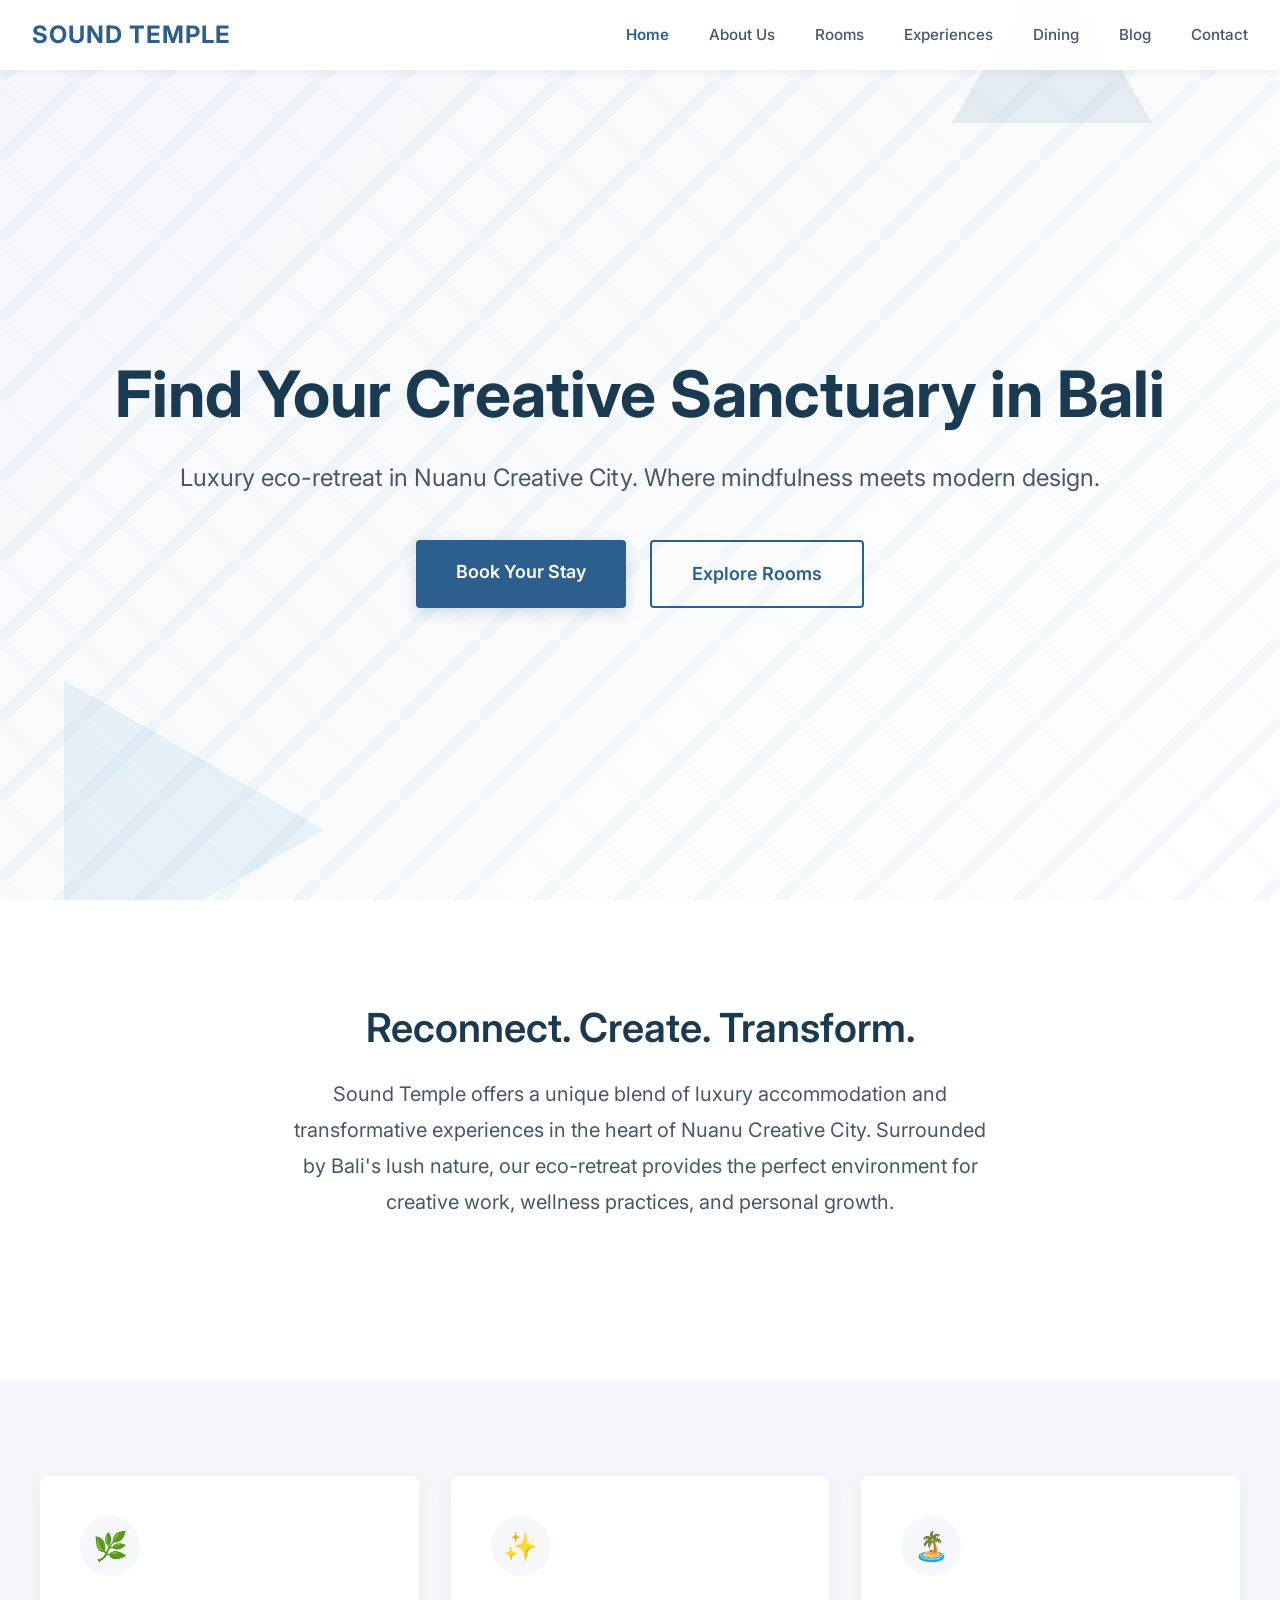
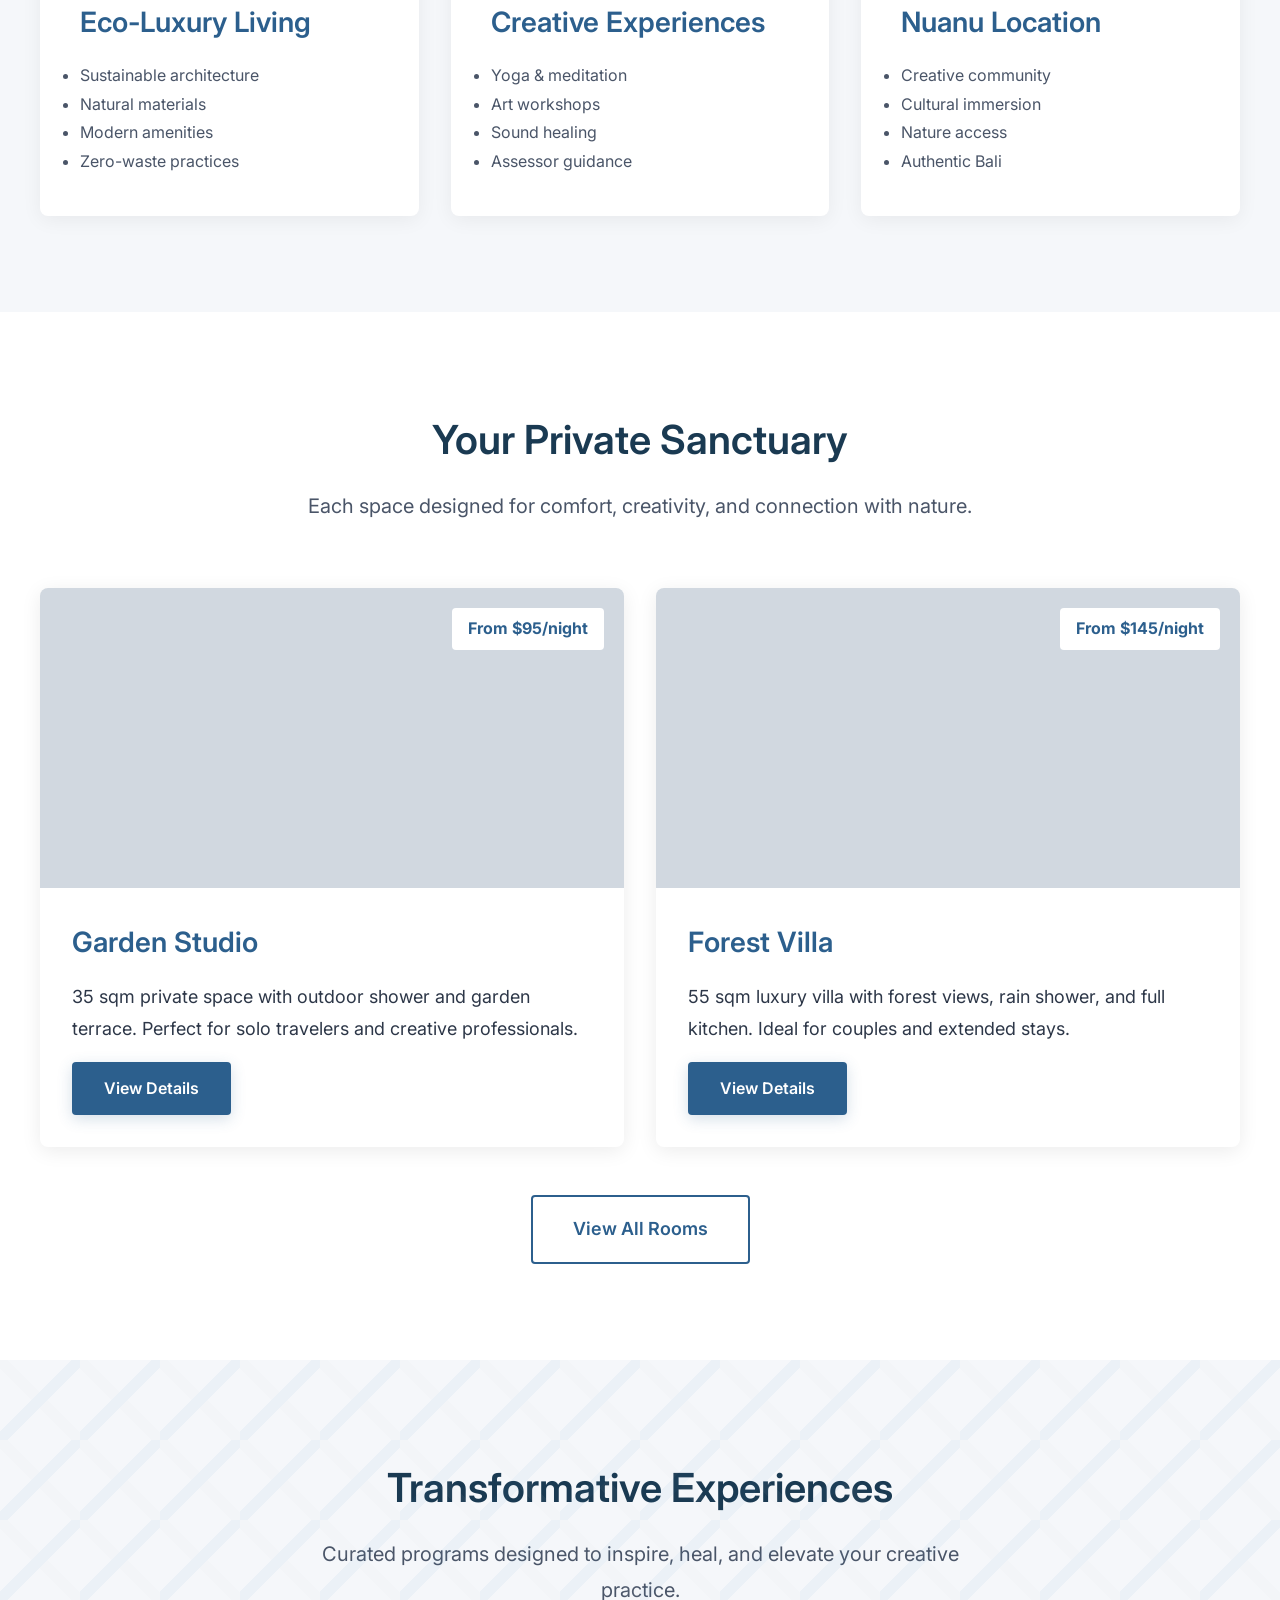
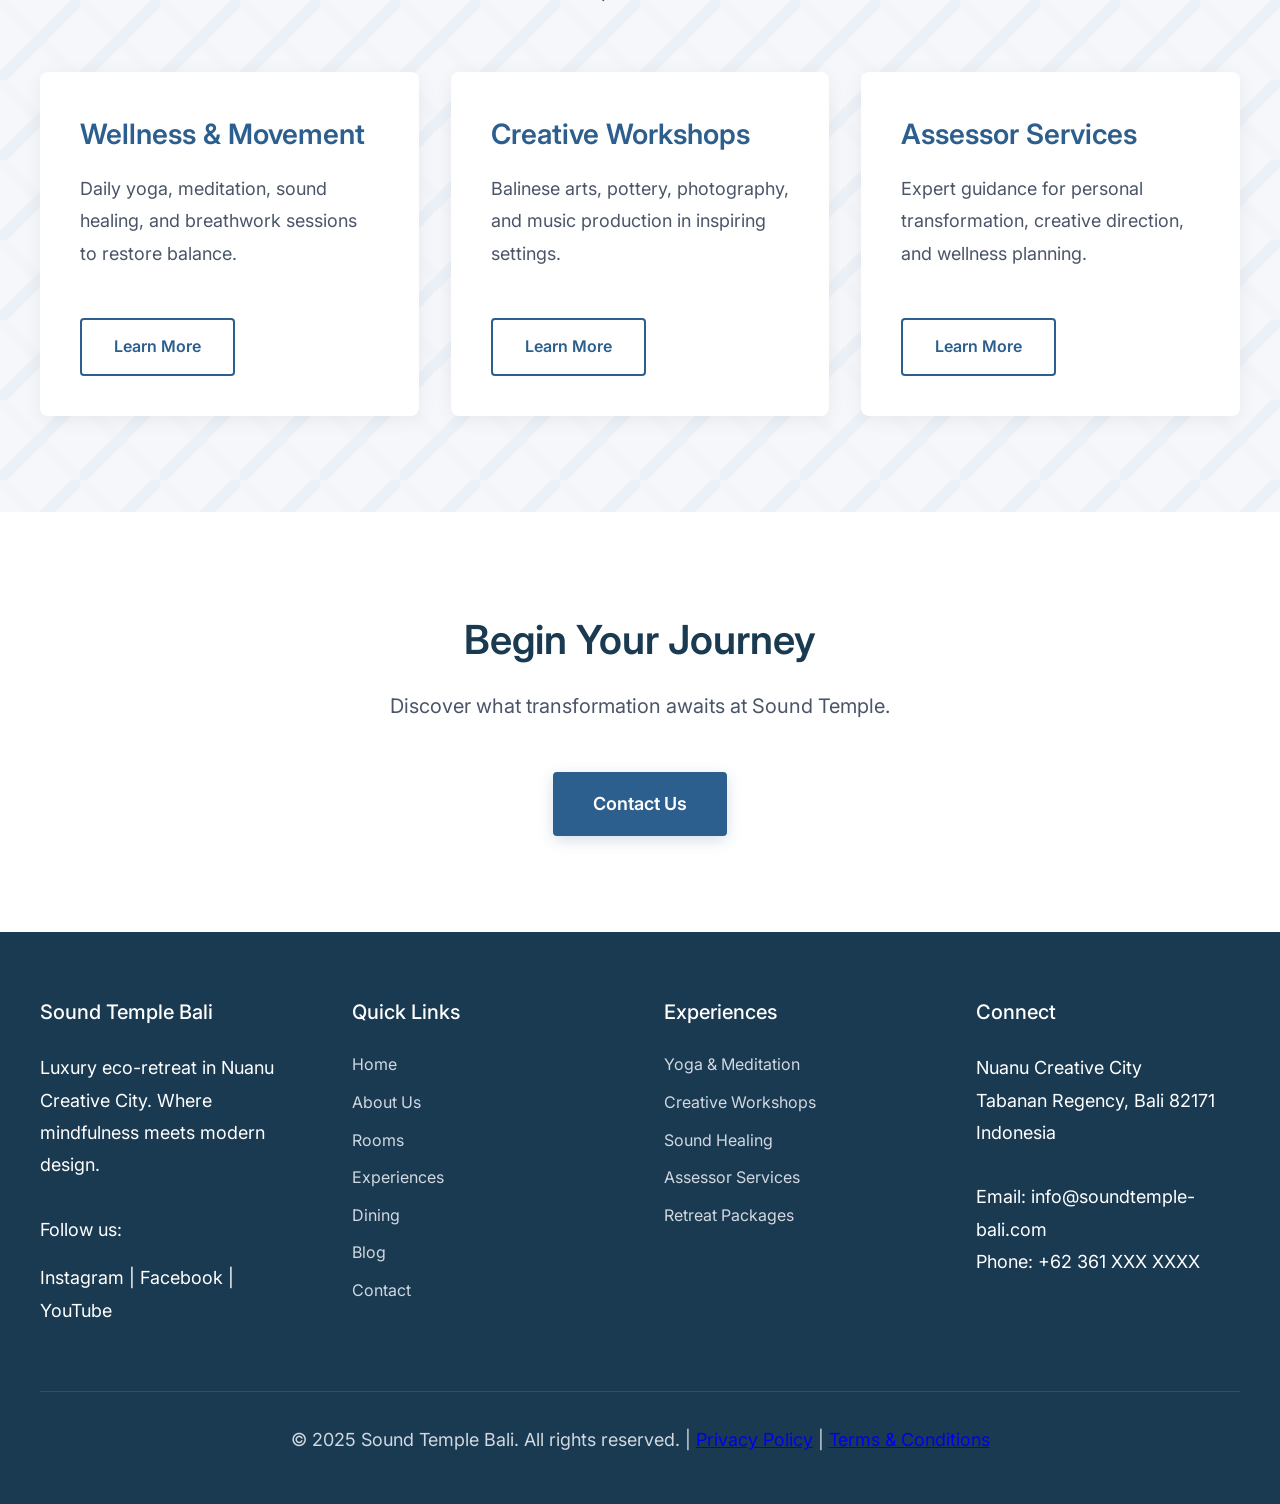
==== index.html @ 0b10f89a "Create complete Sound Temple Bali luxury eco-retreat website - Add 7 fully-responsive HTML pages (ho" ====
<!DOCTYPE html>
<html lang="en">
<head>
    <meta charset="UTF-8">
    <meta name="viewport" content="width=device-width, initial-scale=1.0">
    <meta name="description" content="Experience luxury eco-accommodation and transformative wellness experiences at Sound Temple, Nuanu Creative City, Bali. Book your creative retreat today.">
    <meta name="keywords" content="Bali eco-retreat, Nuanu Creative City, luxury accommodation Bali, wellness retreat Bali, creative sanctuary">
    <meta property="og:title" content="Sound Temple Bali | Luxury Eco-Retreat in Nuanu Creative City">
    <meta property="og:description" content="Experience luxury eco-accommodation and transformative wellness experiences at Sound Temple.">
    <meta property="og:type" content="website">
    <title>Sound Temple Bali | Luxury Eco-Retreat in Nuanu Creative City</title>
    <link rel="stylesheet" href="css/style.css">
    <link rel="preconnect" href="https://fonts.googleapis.com">
    <link rel="preconnect" href="https://fonts.gstatic.com" crossorigin>
    <link href="https://fonts.googleapis.com/css2?family=Inter:wght@400;500;600;700&display=swap" rel="stylesheet">
</head>
<body>
    <!-- Navigation -->
    <nav class="navbar">
        <div class="nav-container">
            <a href="index.html" class="logo">SOUND TEMPLE</a>
            <ul class="nav-menu">
                <li><a href="index.html" class="nav-link">Home</a></li>
                <li><a href="about.html" class="nav-link">About Us</a></li>
                <li><a href="rooms.html" class="nav-link">Rooms</a></li>
                <li><a href="experiences.html" class="nav-link">Experiences</a></li>
                <li><a href="dining.html" class="nav-link">Dining</a></li>
                <li><a href="blog.html" class="nav-link">Blog</a></li>
                <li><a href="contact.html" class="nav-link">Contact</a></li>
            </ul>
        </div>
    </nav>

    <!-- Hero Section -->
    <section class="hero triangle-bg">
        <div class="triangle-accent triangle-accent-1"></div>
        <div class="triangle-accent triangle-accent-2"></div>
        <div class="hero-content">
            <h1>Find Your Creative Sanctuary in Bali</h1>
            <p class="subheadline">Luxury eco-retreat in Nuanu Creative City. Where mindfulness meets modern design.</p>
            <div class="hero-buttons">
                <a href="rooms.html" class="btn btn-primary btn-large">Book Your Stay</a>
                <a href="rooms.html" class="btn btn-secondary btn-large">Explore Rooms</a>
            </div>
        </div>
    </section>

    <!-- Intro Section -->
    <section class="section bg-white">
        <div class="container">
            <div class="section-header">
                <h2 class="section-title">Reconnect. Create. Transform.</h2>
                <p class="section-subtitle">
                    Sound Temple offers a unique blend of luxury accommodation and transformative experiences in the heart of Nuanu Creative City. Surrounded by Bali's lush nature, our eco-retreat provides the perfect environment for creative work, wellness practices, and personal growth.
                </p>
            </div>
        </div>
    </section>

    <!-- Features Section -->
    <section class="section bg-light">
        <div class="container">
            <div class="grid grid-3">
                <div class="card fade-in">
                    <div class="card-icon">🌿</div>
                    <h3 class="card-title">Eco-Luxury Living</h3>
                    <ul class="card-text">
                        <li>Sustainable architecture</li>
                        <li>Natural materials</li>
                        <li>Modern amenities</li>
                        <li>Zero-waste practices</li>
                    </ul>
                </div>

                <div class="card fade-in">
                    <div class="card-icon">✨</div>
                    <h3 class="card-title">Creative Experiences</h3>
                    <ul class="card-text">
                        <li>Yoga & meditation</li>
                        <li>Art workshops</li>
                        <li>Sound healing</li>
                        <li>Assessor guidance</li>
                    </ul>
                </div>

                <div class="card fade-in">
                    <div class="card-icon">🏝️</div>
                    <h3 class="card-title">Nuanu Location</h3>
                    <ul class="card-text">
                        <li>Creative community</li>
                        <li>Cultural immersion</li>
                        <li>Nature access</li>
                        <li>Authentic Bali</li>
                    </ul>
                </div>
            </div>
        </div>
    </section>

    <!-- Rooms Preview Section -->
    <section class="section bg-white">
        <div class="container">
            <div class="section-header">
                <h2 class="section-title">Your Private Sanctuary</h2>
                <p class="section-subtitle">
                    Each space designed for comfort, creativity, and connection with nature.
                </p>
            </div>

            <div class="grid grid-2">
                <div class="room-card">
                    <div class="room-image">
                        <div class="room-price">From $95/night</div>
                    </div>
                    <div class="room-content">
                        <h3>Garden Studio</h3>
                        <p>35 sqm private space with outdoor shower and garden terrace. Perfect for solo travelers and creative professionals.</p>
                        <a href="rooms.html" class="btn btn-primary">View Details</a>
                    </div>
                </div>

                <div class="room-card">
                    <div class="room-image">
                        <div class="room-price">From $145/night</div>
                    </div>
                    <div class="room-content">
                        <h3>Forest Villa</h3>
                        <p>55 sqm luxury villa with forest views, rain shower, and full kitchen. Ideal for couples and extended stays.</p>
                        <a href="rooms.html" class="btn btn-primary">View Details</a>
                    </div>
                </div>
            </div>

            <div class="text-center mt-3">
                <a href="rooms.html" class="btn btn-secondary btn-large">View All Rooms</a>
            </div>
        </div>
    </section>

    <!-- Experiences Section -->
    <section class="section bg-light triangle-bg">
        <div class="container">
            <div class="section-header">
                <h2 class="section-title">Transformative Experiences</h2>
                <p class="section-subtitle">
                    Curated programs designed to inspire, heal, and elevate your creative practice.
                </p>
            </div>

            <div class="grid grid-3">
                <div class="card">
                    <h3>Wellness & Movement</h3>
                    <p class="card-text">Daily yoga, meditation, sound healing, and breathwork sessions to restore balance.</p>
                    <a href="experiences.html" class="btn btn-secondary mt-2">Learn More</a>
                </div>

                <div class="card">
                    <h3>Creative Workshops</h3>
                    <p class="card-text">Balinese arts, pottery, photography, and music production in inspiring settings.</p>
                    <a href="experiences.html" class="btn btn-secondary mt-2">Learn More</a>
                </div>

                <div class="card">
                    <h3>Assessor Services</h3>
                    <p class="card-text">Expert guidance for personal transformation, creative direction, and wellness planning.</p>
                    <a href="experiences.html" class="btn btn-secondary mt-2">Learn More</a>
                </div>
            </div>
        </div>
    </section>

    <!-- CTA Section -->
    <section class="section bg-white">
        <div class="container text-center">
            <h2 class="section-title">Begin Your Journey</h2>
            <p class="section-subtitle mb-3">
                Discover what transformation awaits at Sound Temple.
            </p>
            <a href="contact.html" class="btn btn-primary btn-large">Contact Us</a>
        </div>
    </section>

    <!-- Footer -->
    <footer class="footer">
        <div class="footer-content">
            <div class="footer-section">
                <h4>Sound Temple Bali</h4>
                <p>Luxury eco-retreat in Nuanu Creative City. Where mindfulness meets modern design.</p>
                <div class="mt-2">
                    <p>Follow us:</p>
                    <p>Instagram | Facebook | YouTube</p>
                </div>
            </div>

            <div class="footer-section">
                <h4>Quick Links</h4>
                <ul class="footer-links">
                    <li><a href="index.html">Home</a></li>
                    <li><a href="about.html">About Us</a></li>
                    <li><a href="rooms.html">Rooms</a></li>
                    <li><a href="experiences.html">Experiences</a></li>
                    <li><a href="dining.html">Dining</a></li>
                    <li><a href="blog.html">Blog</a></li>
                    <li><a href="contact.html">Contact</a></li>
                </ul>
            </div>

            <div class="footer-section">
                <h4>Experiences</h4>
                <ul class="footer-links">
                    <li><a href="experiences.html#yoga">Yoga & Meditation</a></li>
                    <li><a href="experiences.html#creative">Creative Workshops</a></li>
                    <li><a href="experiences.html#sound">Sound Healing</a></li>
                    <li><a href="experiences.html#assessor">Assessor Services</a></li>
                    <li><a href="experiences.html#packages">Retreat Packages</a></li>
                </ul>
            </div>

            <div class="footer-section">
                <h4>Connect</h4>
                <p>Nuanu Creative City<br>
                Tabanan Regency, Bali 82171<br>
                Indonesia</p>
                <p class="mt-2">
                    Email: info@soundtemple-bali.com<br>
                    Phone: +62 361 XXX XXXX
                </p>
            </div>
        </div>

        <div class="footer-bottom">
            <p>&copy; 2025 Sound Temple Bali. All rights reserved. | <a href="#">Privacy Policy</a> | <a href="#">Terms & Conditions</a></p>
        </div>
    </footer>

    <script src="js/main.js"></script>
</body>
</html>
---- css/style.css ----
/* Sound Temple Bali - Main Stylesheet */

/* ===== COLOR PALETTE ===== */
:root {
  --primary-blue: #2C5F8D;
  --light-blue: #4A90C6;
  --dark-blue: #1A3A52;
  --white: #FFFFFF;
  --light-gray: #F5F7FA;
  --medium-gray: #D1D8E0;
  --dark-gray: #4A5568;
  --text-dark: #2D3748;
  --accent: #3498DB;
}

/* ===== RESET & BASE ===== */
* {
  margin: 0;
  padding: 0;
  box-sizing: border-box;
}

body {
  font-family: 'Inter', -apple-system, BlinkMacSystemFont, 'Segoe UI', sans-serif;
  color: var(--text-dark);
  line-height: 1.6;
  background: var(--white);
}

/* ===== TYPOGRAPHY ===== */
h1 {
  font-size: 3.5rem;
  font-weight: 700;
  line-height: 1.2;
  margin-bottom: 1.5rem;
  color: var(--dark-blue);
}

h2 {
  font-size: 2.5rem;
  font-weight: 600;
  margin-bottom: 1.25rem;
  color: var(--dark-blue);
}

h3 {
  font-size: 1.75rem;
  font-weight: 600;
  margin-bottom: 1rem;
  color: var(--primary-blue);
}

h4 {
  font-size: 1.25rem;
  font-weight: 500;
  margin-bottom: 0.75rem;
  color: var(--dark-gray);
}

p {
  margin-bottom: 1rem;
  font-size: 1.125rem;
  line-height: 1.8;
}

/* ===== GEOMETRIC BACKGROUNDS ===== */
.triangle-bg {
  position: relative;
  overflow: hidden;
}

.triangle-bg::before {
  content: '';
  position: absolute;
  width: 100%;
  height: 100%;
  background:
    linear-gradient(135deg, transparent 45%, var(--light-blue) 45%, var(--light-blue) 55%, transparent 55%),
    linear-gradient(45deg, transparent 45%, var(--medium-gray) 45%, var(--medium-gray) 55%, transparent 55%);
  background-size: 80px 80px;
  background-position: 0 0, 40px 40px;
  opacity: 0.05;
  z-index: 0;
  top: 0;
  left: 0;
}

.triangle-accent {
  position: absolute;
  width: 0;
  height: 0;
  border-style: solid;
  opacity: 0.1;
}

.triangle-accent-1 {
  border-width: 0 100px 173px 100px;
  border-color: transparent transparent var(--primary-blue) transparent;
  top: -50px;
  right: 10%;
}

.triangle-accent-2 {
  border-width: 150px 0 150px 260px;
  border-color: transparent transparent transparent var(--light-blue);
  bottom: -80px;
  left: 5%;
}

/* ===== NAVIGATION ===== */
.navbar {
  position: fixed;
  top: 0;
  width: 100%;
  background: rgba(255, 255, 255, 0.95);
  backdrop-filter: blur(10px);
  box-shadow: 0 2px 10px rgba(0, 0, 0, 0.05);
  z-index: 1000;
  padding: 1rem 0;
  transition: all 0.3s ease;
}

.navbar.scrolled {
  background: rgba(255, 255, 255, 0.98);
  box-shadow: 0 4px 20px rgba(0, 0, 0, 0.1);
}

.nav-container {
  max-width: 1400px;
  margin: 0 auto;
  padding: 0 2rem;
  display: flex;
  justify-content: space-between;
  align-items: center;
}

.logo {
  font-size: 1.5rem;
  font-weight: 700;
  color: var(--primary-blue);
  text-decoration: none;
  letter-spacing: 1px;
}

.nav-menu {
  display: flex;
  list-style: none;
  gap: 2.5rem;
  align-items: center;
}

.nav-link {
  text-decoration: none;
  color: var(--dark-gray);
  font-weight: 500;
  font-size: 0.95rem;
  transition: color 0.3s ease;
  position: relative;
}

.nav-link::after {
  content: '';
  position: absolute;
  bottom: -5px;
  left: 0;
  width: 0;
  height: 2px;
  background: var(--primary-blue);
  transition: width 0.3s ease;
}

.nav-link:hover {
  color: var(--primary-blue);
}

.nav-link:hover::after {
  width: 100%;
}

/* ===== BUTTONS ===== */
.btn {
  display: inline-block;
  padding: 0.875rem 2rem;
  font-size: 1rem;
  font-weight: 600;
  text-decoration: none;
  border-radius: 4px;
  transition: all 0.3s ease;
  cursor: pointer;
  border: none;
  text-align: center;
}

.btn-primary {
  background: var(--primary-blue);
  color: var(--white);
  box-shadow: 0 4px 15px rgba(44, 95, 141, 0.2);
}

.btn-primary:hover {
  background: var(--dark-blue);
  box-shadow: 0 6px 20px rgba(44, 95, 141, 0.3);
  transform: translateY(-2px);
}

.btn-secondary {
  background: transparent;
  color: var(--primary-blue);
  border: 2px solid var(--primary-blue);
}

.btn-secondary:hover {
  background: var(--primary-blue);
  color: var(--white);
}

.btn-large {
  padding: 1.125rem 2.5rem;
  font-size: 1.125rem;
}

/* ===== HERO SECTION ===== */
.hero {
  min-height: 100vh;
  display: flex;
  align-items: center;
  justify-content: center;
  position: relative;
  background: linear-gradient(135deg, var(--light-gray) 0%, var(--white) 100%);
  padding: 8rem 2rem 4rem;
}

.hero-content {
  max-width: 1200px;
  text-align: center;
  z-index: 1;
  position: relative;
}

.hero h1 {
  font-size: 4rem;
  margin-bottom: 1.5rem;
  animation: fadeInUp 0.8s ease;
}

.hero .subheadline {
  font-size: 1.5rem;
  color: var(--dark-gray);
  margin-bottom: 2.5rem;
  animation: fadeInUp 0.8s ease 0.2s;
  animation-fill-mode: both;
}

.hero-buttons {
  display: flex;
  gap: 1.5rem;
  justify-content: center;
  animation: fadeInUp 0.8s ease 0.4s;
  animation-fill-mode: both;
}

/* ===== SECTIONS ===== */
.section {
  padding: 6rem 2rem;
  position: relative;
}

.container {
  max-width: 1200px;
  margin: 0 auto;
}

.section-header {
  text-align: center;
  margin-bottom: 4rem;
}

.section-title {
  margin-bottom: 1rem;
}

.section-subtitle {
  font-size: 1.25rem;
  color: var(--dark-gray);
  max-width: 700px;
  margin: 0 auto;
}

/* ===== GRID LAYOUTS ===== */
.grid {
  display: grid;
  gap: 2rem;
}

.grid-3 {
  grid-template-columns: repeat(auto-fit, minmax(300px, 1fr));
}

.grid-2 {
  grid-template-columns: repeat(auto-fit, minmax(400px, 1fr));
}

/* ===== CARDS ===== */
.card {
  background: var(--white);
  border-radius: 8px;
  padding: 2.5rem;
  box-shadow: 0 4px 20px rgba(0, 0, 0, 0.06);
  transition: all 0.3s ease;
  position: relative;
  overflow: hidden;
}

.card::before {
  content: '';
  position: absolute;
  top: 0;
  left: 0;
  width: 100%;
  height: 4px;
  background: var(--primary-blue);
  transform: scaleX(0);
  transition: transform 0.3s ease;
}

.card:hover {
  box-shadow: 0 8px 30px rgba(0, 0, 0, 0.12);
  transform: translateY(-5px);
}

.card:hover::before {
  transform: scaleX(1);
}

.card-icon {
  width: 60px;
  height: 60px;
  background: var(--light-gray);
  border-radius: 50%;
  display: flex;
  align-items: center;
  justify-content: center;
  margin-bottom: 1.5rem;
  color: var(--primary-blue);
  font-size: 1.75rem;
}

.card-title {
  margin-bottom: 1rem;
}

.card-text {
  color: var(--dark-gray);
  line-height: 1.8;
}

/* ===== ROOM CARDS ===== */
.room-card {
  background: var(--white);
  border-radius: 8px;
  overflow: hidden;
  box-shadow: 0 4px 20px rgba(0, 0, 0, 0.08);
  transition: all 0.3s ease;
}

.room-card:hover {
  box-shadow: 0 8px 35px rgba(0, 0, 0, 0.15);
  transform: translateY(-8px);
}

.room-image {
  width: 100%;
  height: 300px;
  background: var(--medium-gray);
  position: relative;
  overflow: hidden;
}

.room-price {
  position: absolute;
  top: 20px;
  right: 20px;
  background: var(--white);
  padding: 0.5rem 1rem;
  border-radius: 4px;
  font-weight: 700;
  color: var(--primary-blue);
}

.room-content {
  padding: 2rem;
}

.room-features {
  list-style: none;
  margin: 1.5rem 0;
}

.room-features li {
  padding: 0.5rem 0;
  color: var(--dark-gray);
  position: relative;
  padding-left: 1.5rem;
}

.room-features li::before {
  content: '✓';
  position: absolute;
  left: 0;
  color: var(--primary-blue);
  font-weight: 700;
}

/* ===== FOOTER ===== */
.footer {
  background: var(--dark-blue);
  color: var(--white);
  padding: 4rem 2rem 2rem;
}

.footer-content {
  max-width: 1200px;
  margin: 0 auto;
  display: grid;
  grid-template-columns: repeat(auto-fit, minmax(250px, 1fr));
  gap: 3rem;
  margin-bottom: 3rem;
}

.footer-section h4 {
  color: var(--white);
  margin-bottom: 1.5rem;
}

.footer-links {
  list-style: none;
}

.footer-links li {
  margin-bottom: 0.75rem;
}

.footer-links a {
  color: var(--medium-gray);
  text-decoration: none;
  transition: color 0.3s ease;
}

.footer-links a:hover {
  color: var(--white);
}

.footer-bottom {
  max-width: 1200px;
  margin: 0 auto;
  padding-top: 2rem;
  border-top: 1px solid rgba(255, 255, 255, 0.1);
  text-align: center;
  color: var(--medium-gray);
}

/* ===== ANIMATIONS ===== */
@keyframes fadeInUp {
  from {
    opacity: 0;
    transform: translateY(30px);
  }
  to {
    opacity: 1;
    transform: translateY(0);
  }
}

.fade-in {
  animation: fadeInUp 0.6s ease;
}

/* ===== UTILITIES ===== */
.text-center {
  text-align: center;
}

.bg-light {
  background: var(--light-gray);
}

.bg-white {
  background: var(--white);
}

.mt-1 { margin-top: 1rem; }
.mt-2 { margin-top: 2rem; }
.mt-3 { margin-top: 3rem; }
.mb-1 { margin-bottom: 1rem; }
.mb-2 { margin-bottom: 2rem; }
.mb-3 { margin-bottom: 3rem; }

/* ===== RESPONSIVE ===== */
@media (max-width: 768px) {
  h1 {
    font-size: 2.5rem;
  }

  h2 {
    font-size: 2rem;
  }

  .hero h1 {
    font-size: 2.75rem;
  }

  .hero .subheadline {
    font-size: 1.25rem;
  }

  .hero-buttons {
    flex-direction: column;
    align-items: center;
  }

  .nav-menu {
    flex-direction: column;
    gap: 1rem;
  }

  .grid-3,
  .grid-2 {
    grid-template-columns: 1fr;
  }

  .section {
    padding: 4rem 1.5rem;
  }
}

/* ===== CONTACT FORM ===== */
.contact-form {
  max-width: 600px;
  margin: 0 auto;
  background: var(--white);
  padding: 3rem;
  border-radius: 8px;
  box-shadow: 0 4px 20px rgba(0, 0, 0, 0.08);
}

.form-group {
  margin-bottom: 1.5rem;
}

.form-label {
  display: block;
  margin-bottom: 0.5rem;
  font-weight: 600;
  color: var(--dark-gray);
}

.form-input,
.form-textarea,
.form-select {
  width: 100%;
  padding: 0.875rem;
  border: 2px solid var(--medium-gray);
  border-radius: 4px;
  font-size: 1rem;
  transition: border-color 0.3s ease;
}

.form-input:focus,
.form-textarea:focus,
.form-select:focus {
  outline: none;
  border-color: var(--primary-blue);
}

.form-textarea {
  resize: vertical;
  min-height: 150px;
}

/* ===== PRICE TAG ===== */
.price {
  font-size: 2rem;
  font-weight: 700;
  color: var(--primary-blue);
}

.price-period {
  font-size: 1rem;
  font-weight: 400;
  color: var(--dark-gray);
}
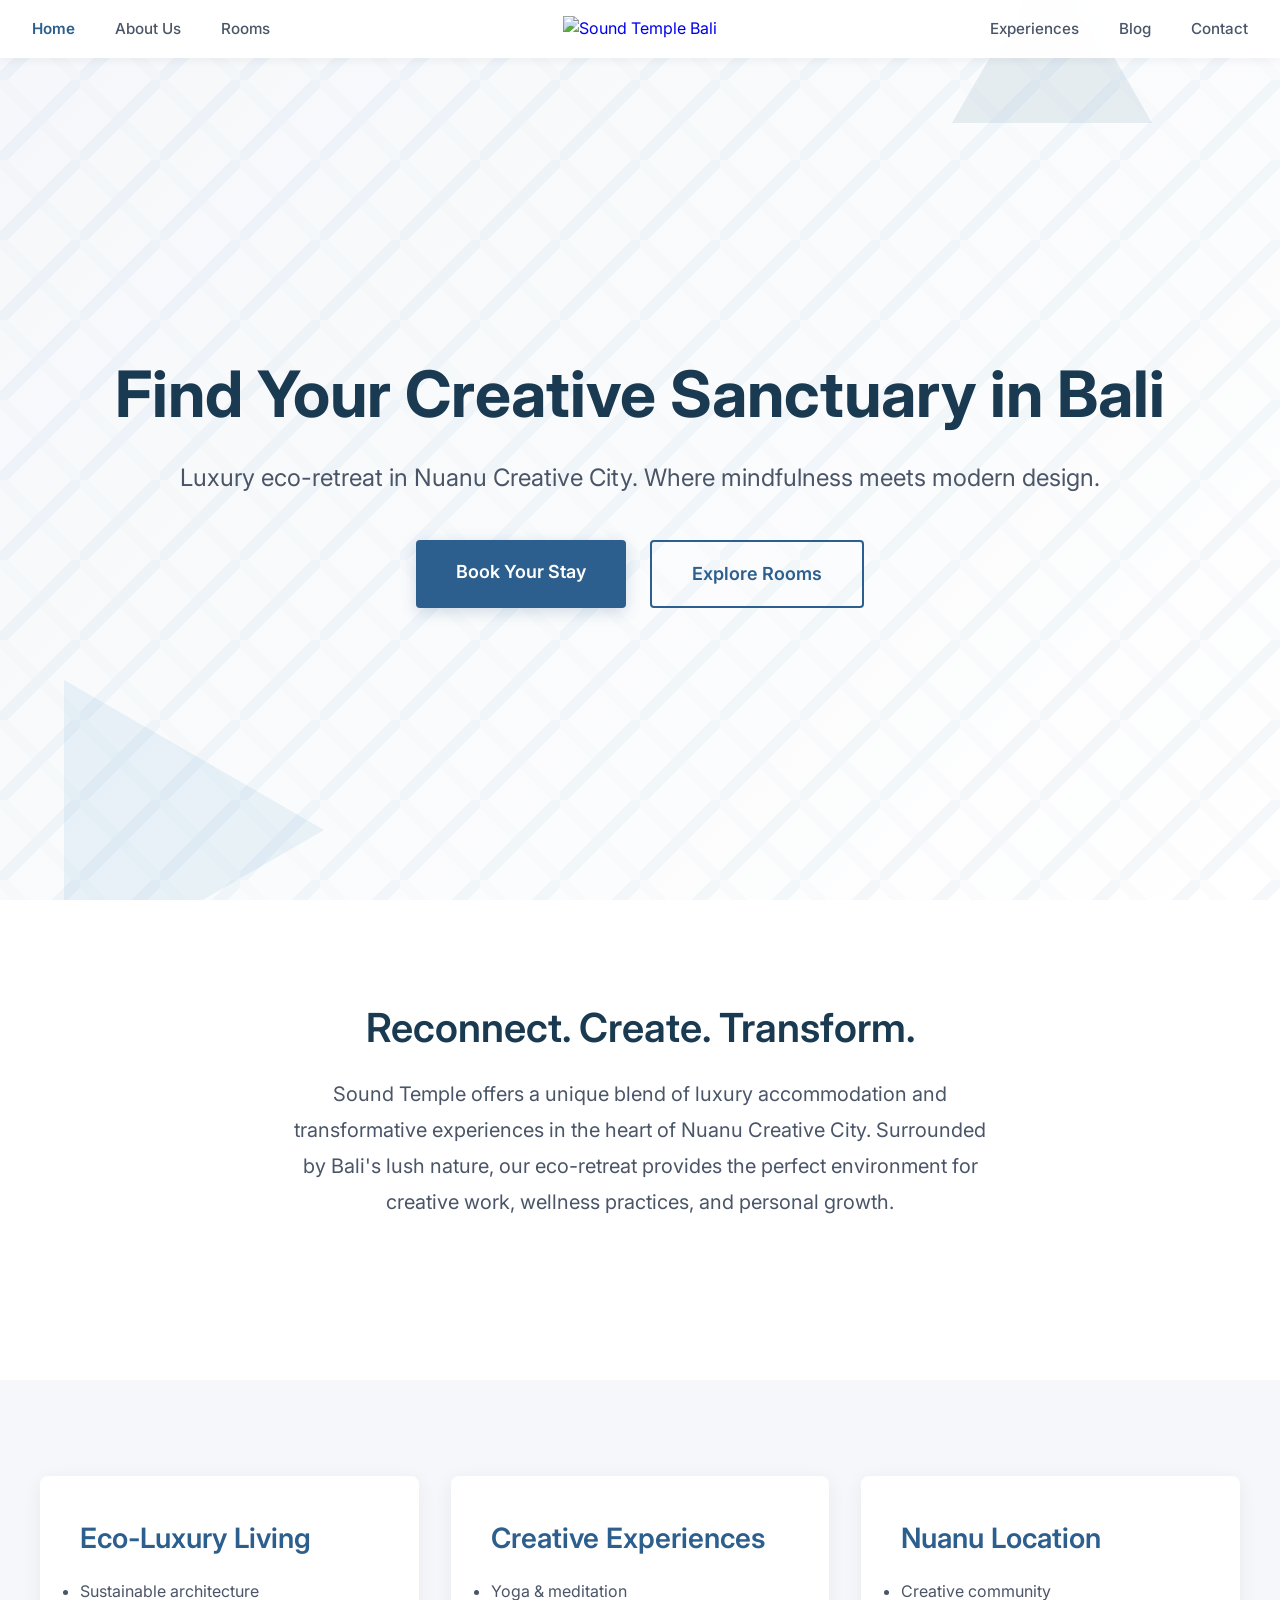
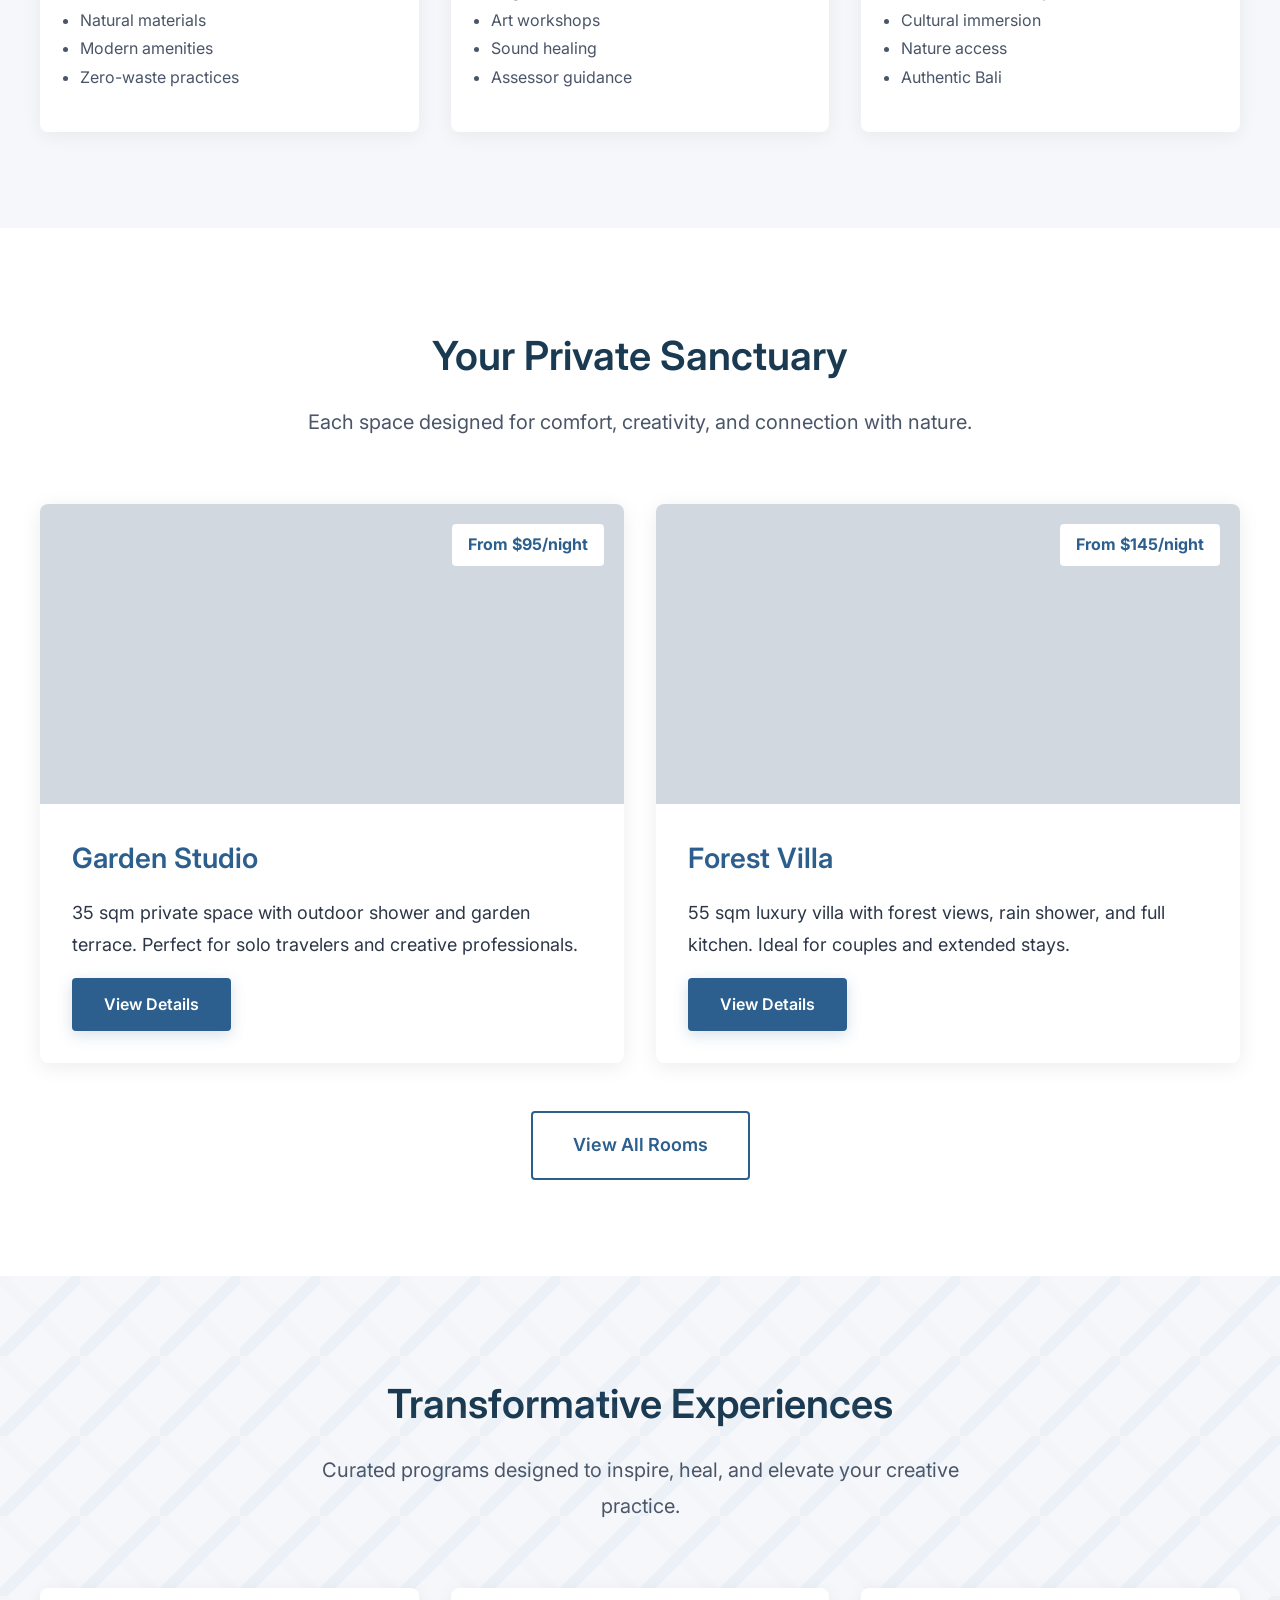
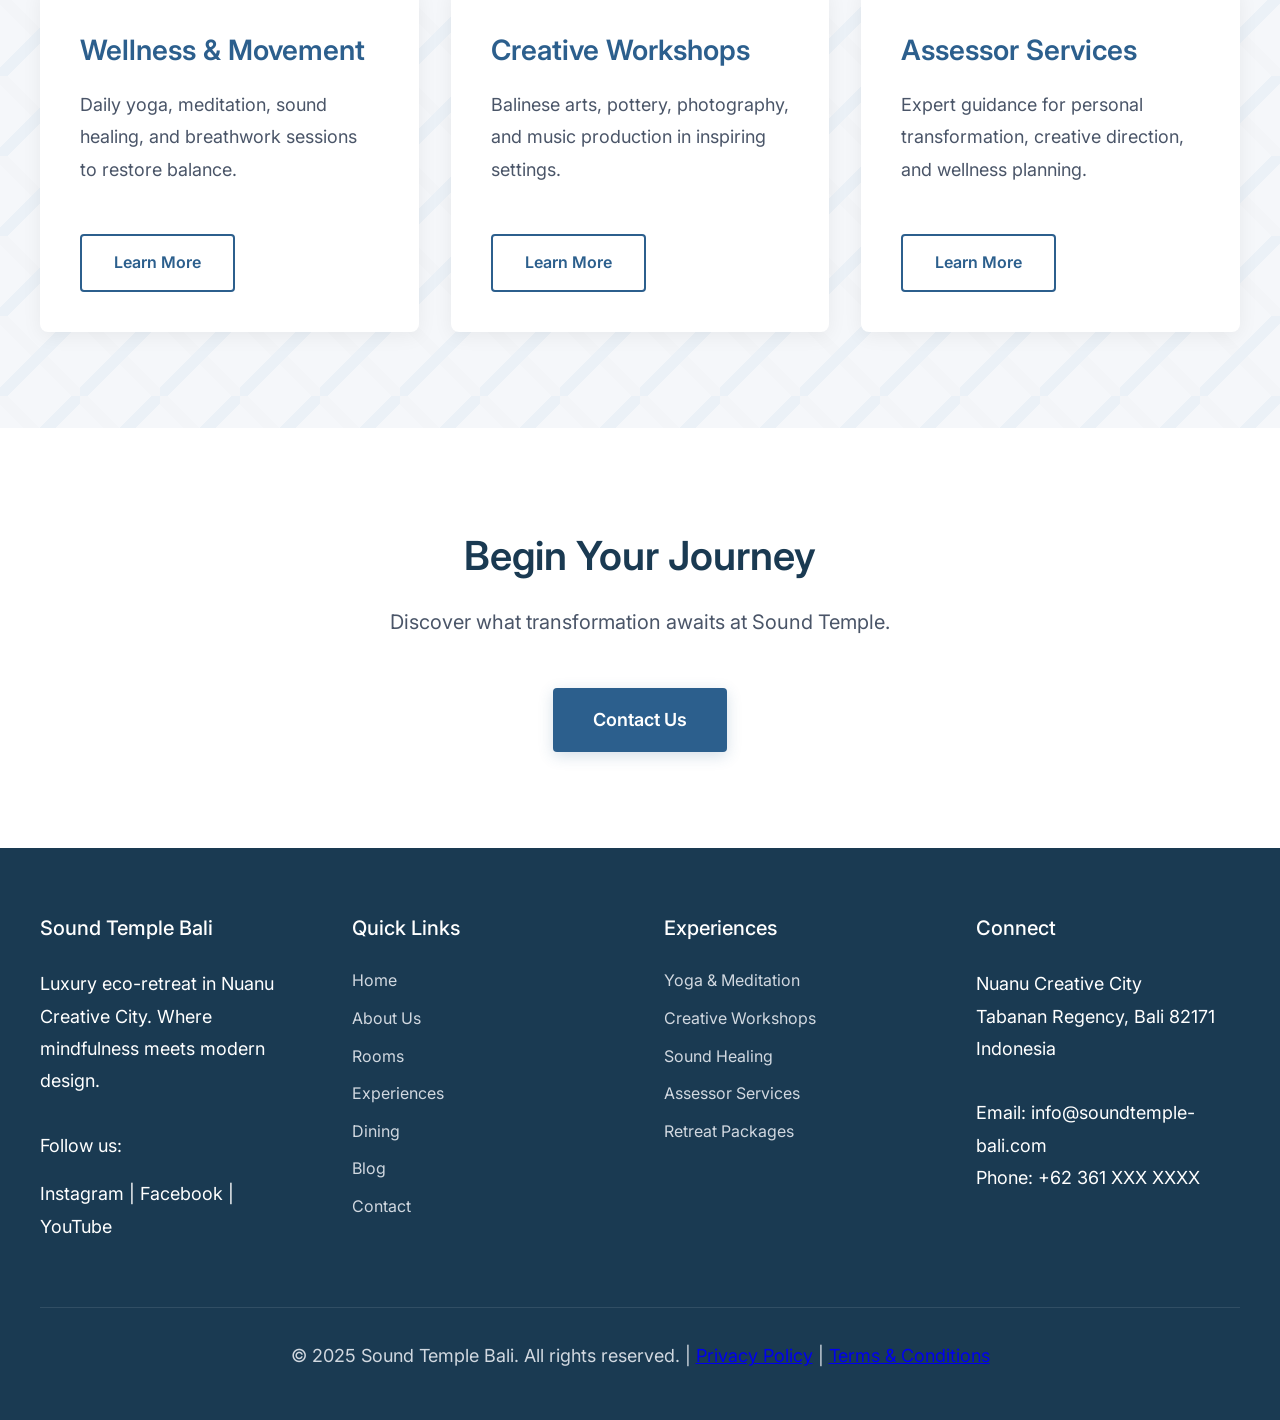
==== commit 30f584b6: "Redesign services section with new offerings and centered logo navigation Major Updates: - Replace o" ====
--- a/index.html
+++ b/index.html
@@ -18,13 +18,18 @@
     <!-- Navigation -->
     <nav class="navbar">
         <div class="nav-container">
-            <a href="index.html" class="logo">SOUND TEMPLE</a>
-            <ul class="nav-menu">
+            <ul class="nav-menu nav-left">
                 <li><a href="index.html" class="nav-link">Home</a></li>
                 <li><a href="about.html" class="nav-link">About Us</a></li>
                 <li><a href="rooms.html" class="nav-link">Rooms</a></li>
+            </ul>
+
+            <a href="index.html" class="logo">
+                <img src="images/logo.png" alt="Sound Temple Bali">
+            </a>
+
+            <ul class="nav-menu nav-right">
                 <li><a href="experiences.html" class="nav-link">Experiences</a></li>
-                <li><a href="dining.html" class="nav-link">Dining</a></li>
                 <li><a href="blog.html" class="nav-link">Blog</a></li>
                 <li><a href="contact.html" class="nav-link">Contact</a></li>
             </ul>
@@ -62,7 +67,6 @@
         <div class="container">
             <div class="grid grid-3">
                 <div class="card fade-in">
-                    <div class="card-icon">🌿</div>
                     <h3 class="card-title">Eco-Luxury Living</h3>
                     <ul class="card-text">
                         <li>Sustainable architecture</li>
@@ -73,7 +77,6 @@
                 </div>
 
                 <div class="card fade-in">
-                    <div class="card-icon">✨</div>
                     <h3 class="card-title">Creative Experiences</h3>
                     <ul class="card-text">
                         <li>Yoga & meditation</li>
@@ -84,7 +87,6 @@
                 </div>
 
                 <div class="card fade-in">
-                    <div class="card-icon">🏝️</div>
                     <h3 class="card-title">Nuanu Location</h3>
                     <ul class="card-text">
                         <li>Creative community</li>
--- a/css/style.css
+++ b/css/style.css
@@ -129,17 +129,34 @@
   max-width: 1400px;
   margin: 0 auto;
   padding: 0 2rem;
-  display: flex;
-  justify-content: space-between;
+  display: grid;
+  grid-template-columns: 1fr auto 1fr;
   align-items: center;
+  gap: 2rem;
+}
+
+.nav-left {
+  display: flex;
+  gap: 2.5rem;
+  justify-content: flex-start;
 }
 
 .logo {
-  font-size: 1.5rem;
-  font-weight: 700;
-  color: var(--primary-blue);
+  display: flex;
+  align-items: center;
+  justify-content: center;
   text-decoration: none;
-  letter-spacing: 1px;
+}
+
+.logo img {
+  max-height: 50px;
+  width: auto;
+}
+
+.nav-right {
+  display: flex;
+  gap: 2.5rem;
+  justify-content: flex-end;
 }
 
 .nav-menu {
@@ -147,6 +164,8 @@
   list-style: none;
   gap: 2.5rem;
   align-items: center;
+  margin: 0;
+  padding: 0;
 }
 
 .nav-link {
@@ -589,3 +608,135 @@
   font-weight: 400;
   color: var(--dark-gray);
 }
+
+/* ===== SERVICE CARDS ===== */
+.service-card {
+  background: var(--white);
+  border-radius: 8px;
+  overflow: hidden;
+  box-shadow: 0 4px 20px rgba(0, 0, 0, 0.08);
+  transition: all 0.3s ease;
+  display: flex;
+  flex-direction: column;
+}
+
+.service-card:hover {
+  box-shadow: 0 8px 35px rgba(0, 0, 0, 0.15);
+  transform: translateY(-8px);
+}
+
+.service-image {
+  width: 100%;
+  height: 280px;
+  background: var(--medium-gray);
+  overflow: hidden;
+  position: relative;
+}
+
+.service-image img {
+  width: 100%;
+  height: 100%;
+  object-fit: cover;
+  transition: transform 0.3s ease;
+}
+
+.service-card:hover .service-image img {
+  transform: scale(1.05);
+}
+
+.service-content {
+  padding: 2rem;
+  display: flex;
+  flex-direction: column;
+  flex-grow: 1;
+}
+
+.service-price {
+  font-size: 1.5rem;
+  font-weight: 700;
+  color: var(--primary-blue);
+  margin: 0.5rem 0 1rem;
+}
+
+.service-description {
+  color: var(--dark-gray);
+  line-height: 1.6;
+  margin-bottom: 1.5rem;
+  flex-grow: 1;
+}
+
+/* ===== SERVICE DETAIL PAGE ===== */
+.service-detail-hero {
+  min-height: 50vh;
+  display: flex;
+  align-items: center;
+  justify-content: center;
+  position: relative;
+  background: linear-gradient(135deg, var(--light-gray) 0%, var(--white) 100%);
+  padding: 6rem 2rem 4rem;
+}
+
+.detail-grid {
+  display: grid;
+  grid-template-columns: 2fr 1fr;
+  gap: 3rem;
+  max-width: 1200px;
+  margin: 0 auto;
+}
+
+.detail-main {
+  background: var(--white);
+  padding: 3rem;
+  border-radius: 8px;
+  box-shadow: 0 4px 20px rgba(0, 0, 0, 0.06);
+}
+
+.detail-sidebar {
+  position: sticky;
+  top: 100px;
+  height: fit-content;
+}
+
+.detail-card {
+  background: var(--white);
+  padding: 2rem;
+  border-radius: 8px;
+  box-shadow: 0 4px 20px rgba(0, 0, 0, 0.06);
+  margin-bottom: 2rem;
+}
+
+.detail-item {
+  display: flex;
+  justify-content: space-between;
+  padding: 0.75rem 0;
+  border-bottom: 1px solid var(--medium-gray);
+}
+
+.detail-item:last-child {
+  border-bottom: none;
+}
+
+.detail-label {
+  font-weight: 600;
+  color: var(--dark-gray);
+}
+
+.detail-value {
+  color: var(--text-dark);
+  text-align: right;
+}
+
+.detail-image {
+  width: 100%;
+  height: 400px;
+  background: var(--medium-gray);
+  border-radius: 8px;
+  overflow: hidden;
+  margin-bottom: 2rem;
+}
+
+.detail-image img {
+  width: 100%;
+  height: 100%;
+  object-fit: cover;
+}
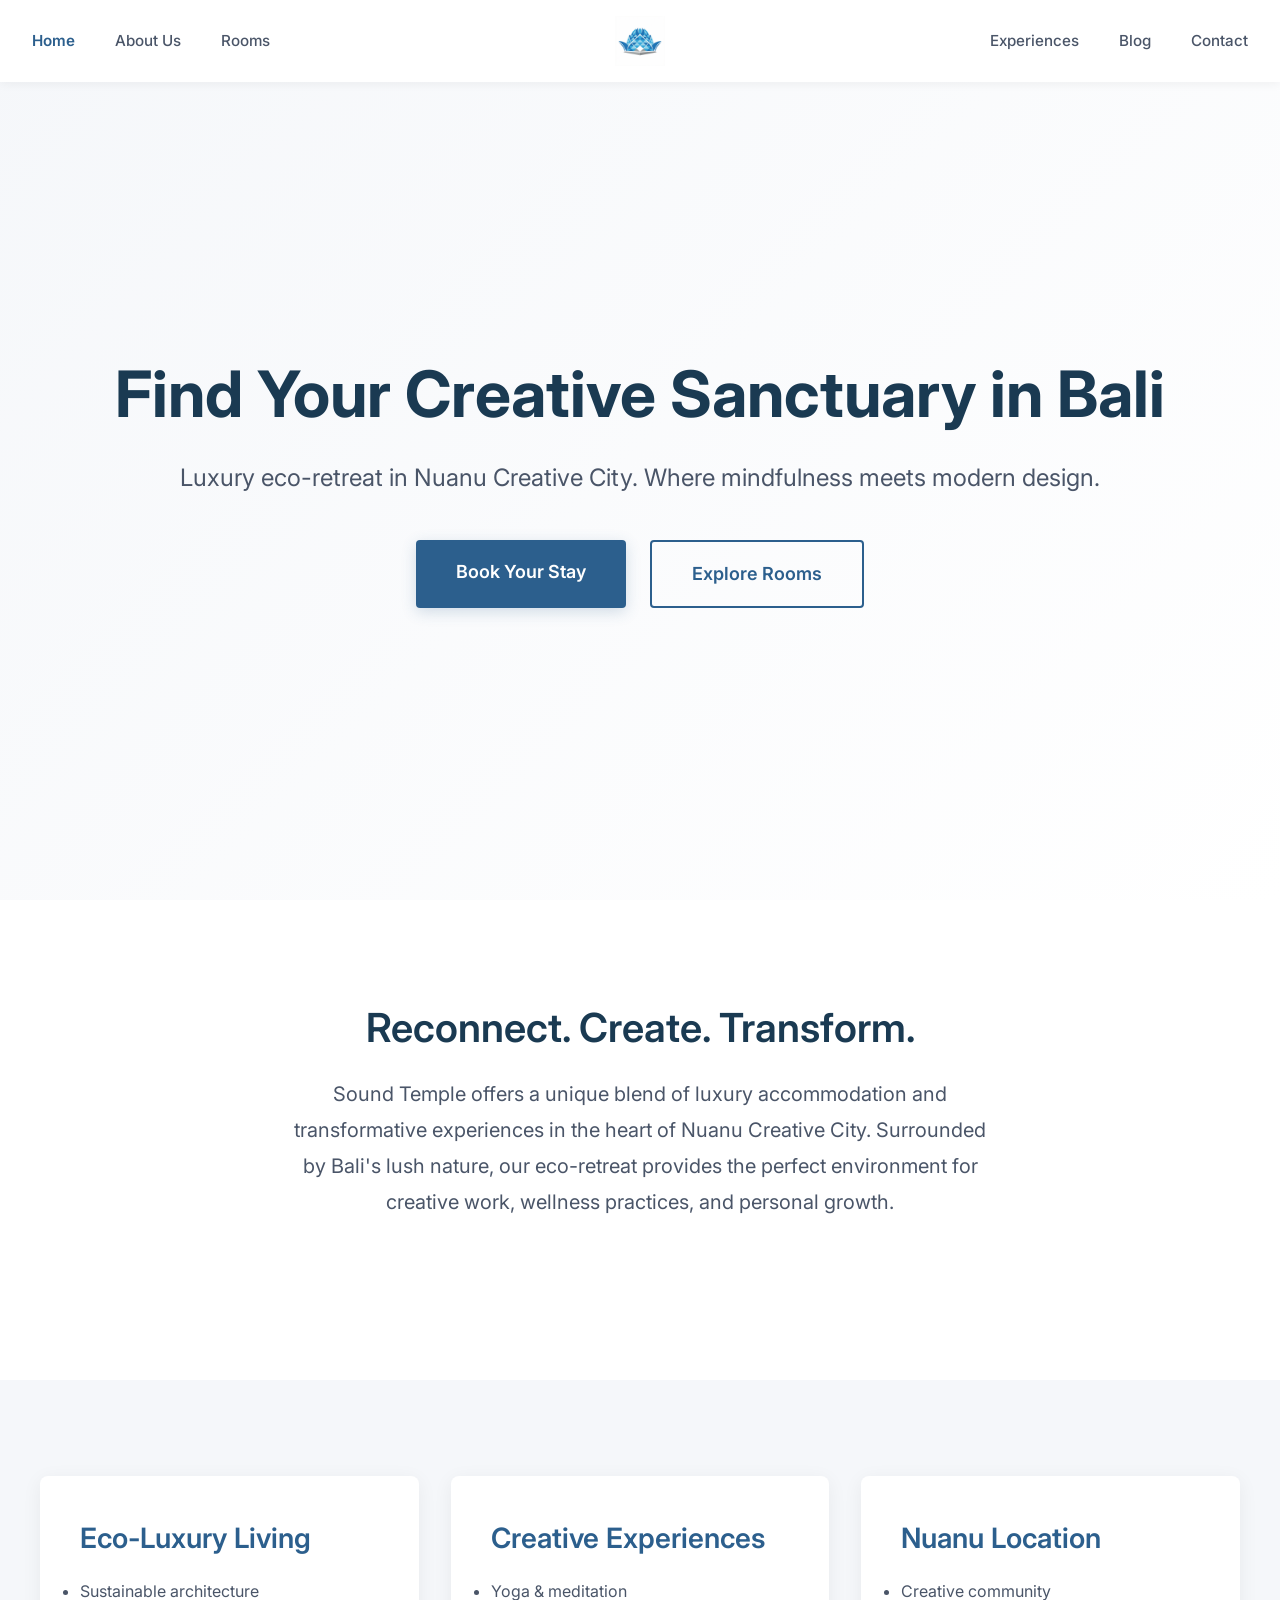
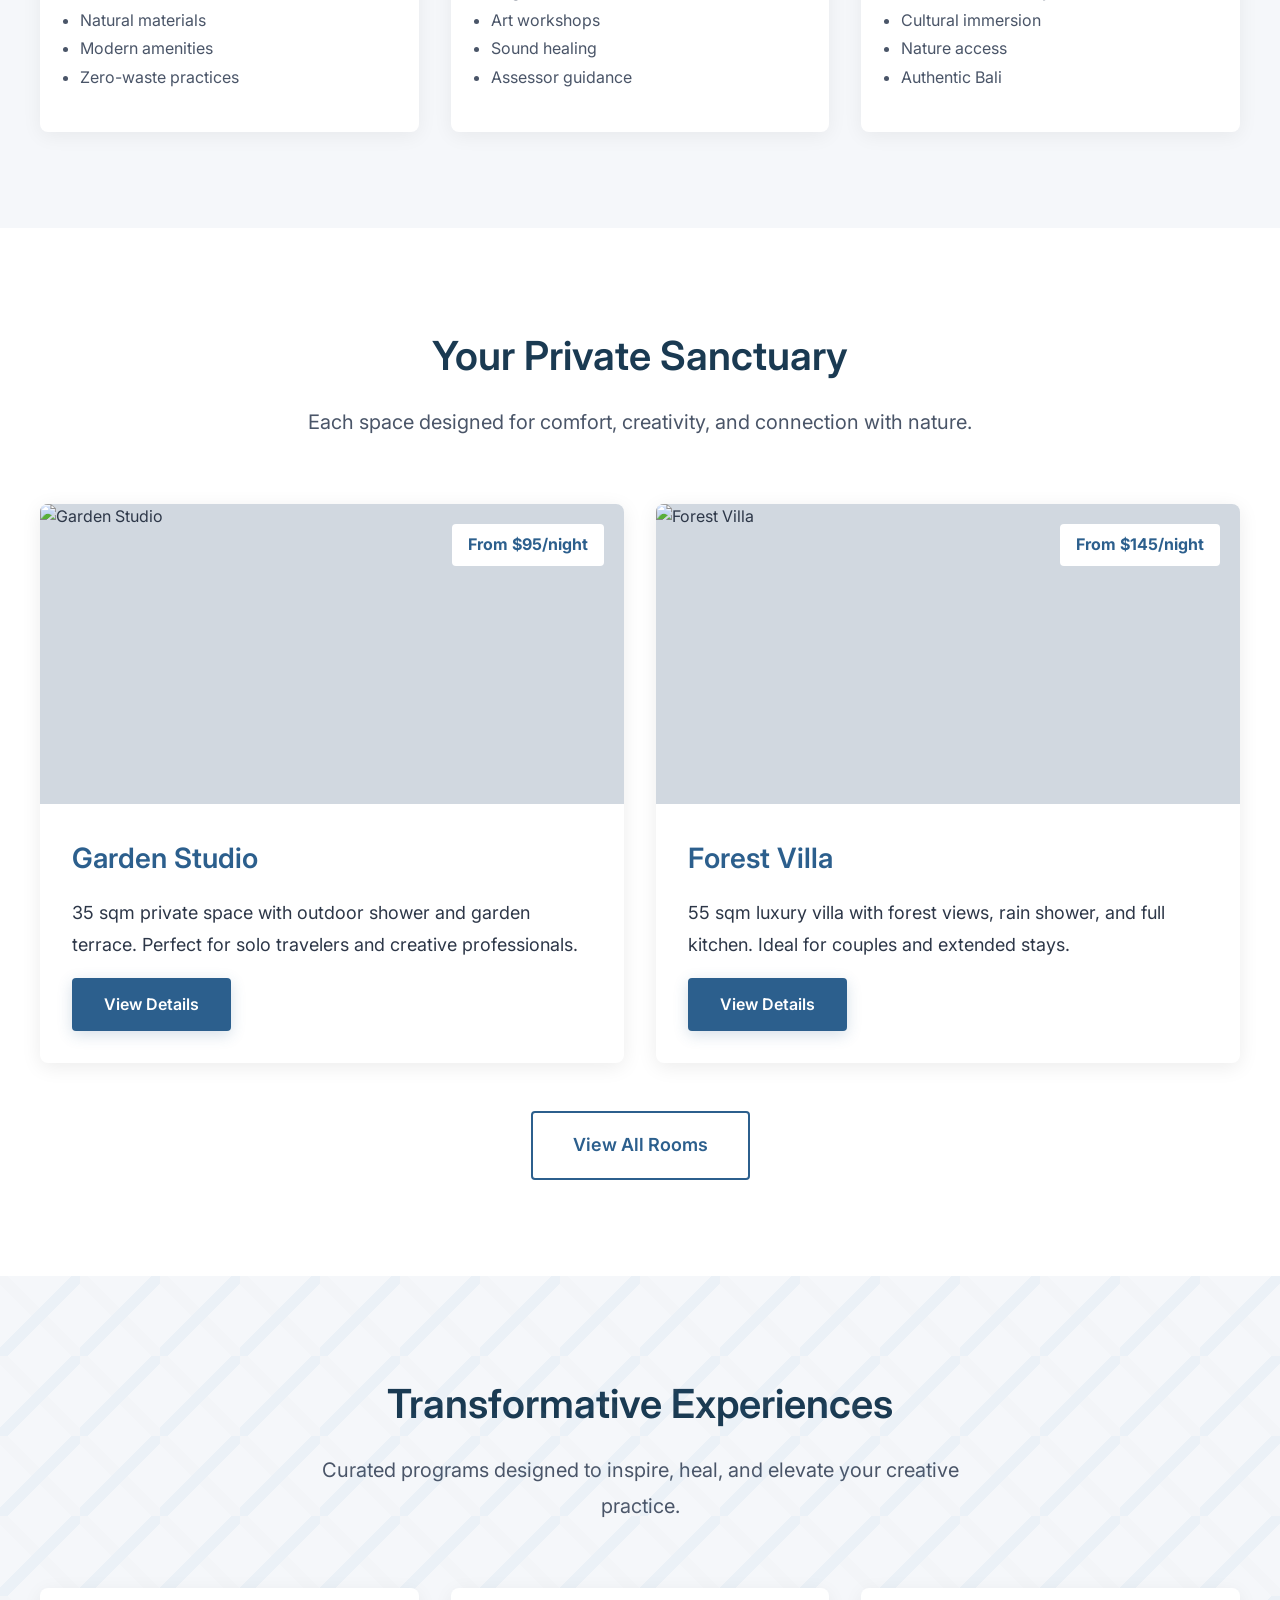
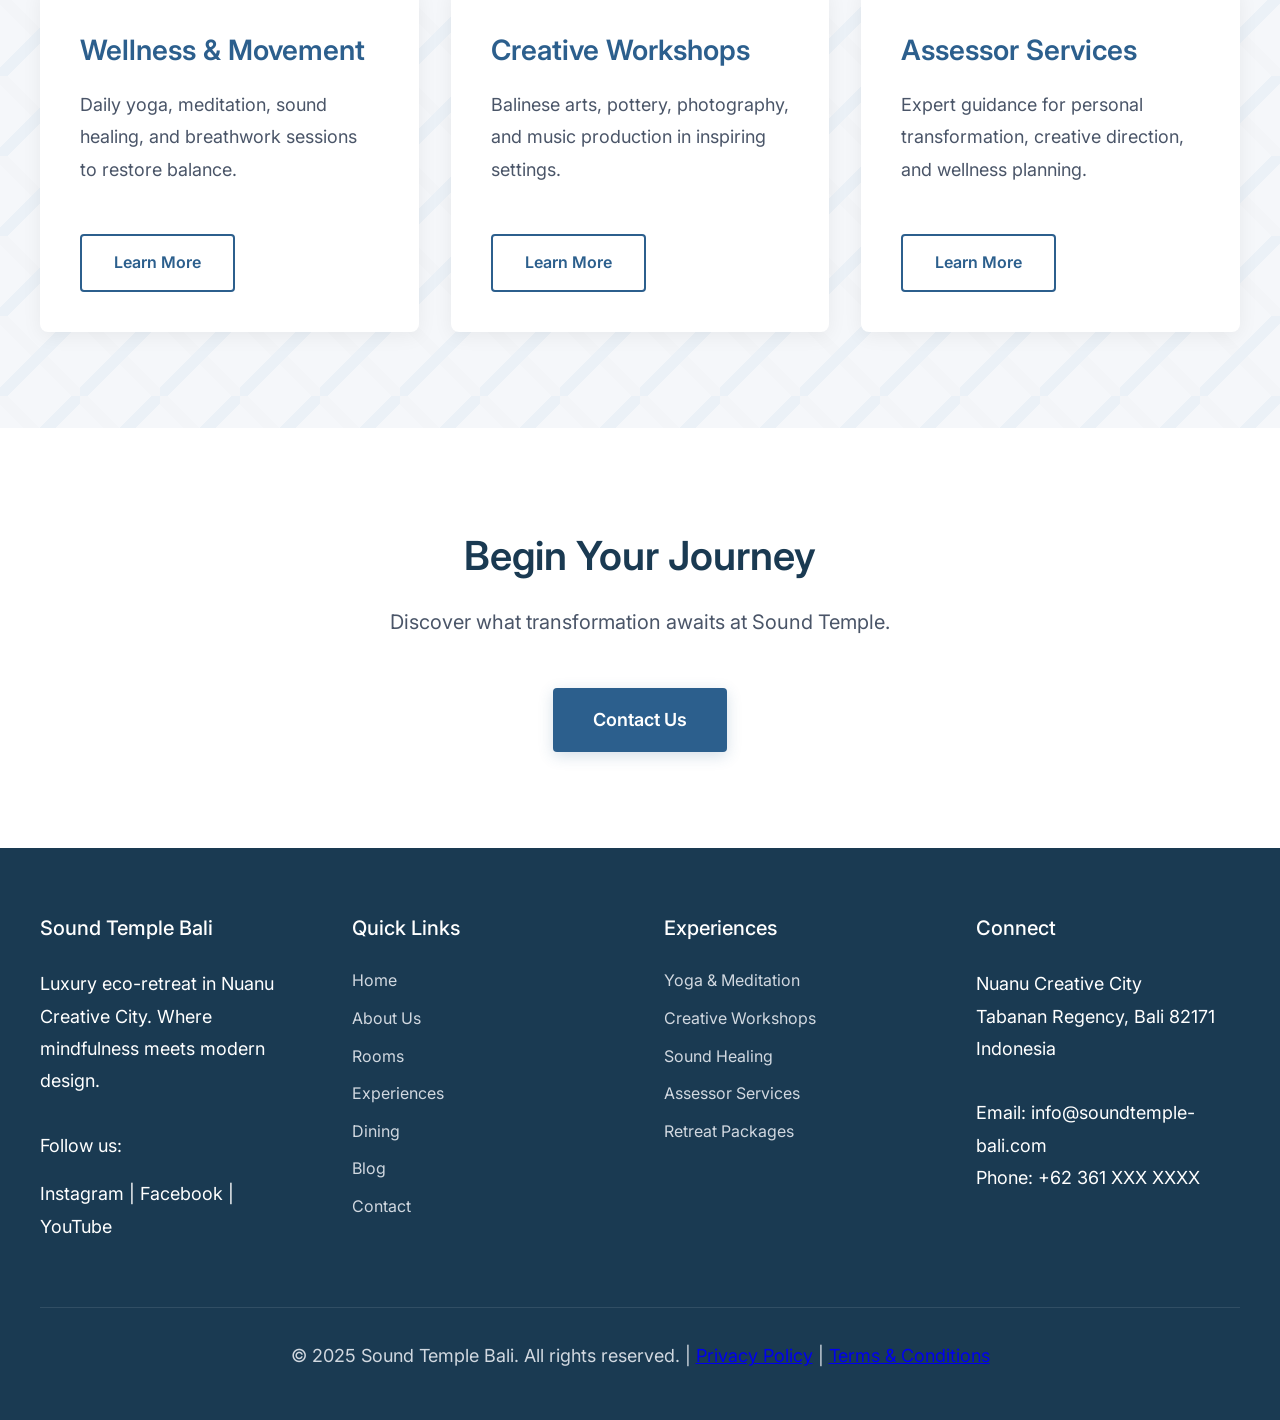
==== commit c6838938: "Add images to experiences and rooms, add hero background Major Updates: - Add images to 'Other Exper" ====
--- a/index.html
+++ b/index.html
@@ -37,9 +37,7 @@
     </nav>
 
     <!-- Hero Section -->
-    <section class="hero triangle-bg">
-        <div class="triangle-accent triangle-accent-1"></div>
-        <div class="triangle-accent triangle-accent-2"></div>
+    <section class="hero hero-with-image">
         <div class="hero-content">
             <h1>Find Your Creative Sanctuary in Bali</h1>
             <p class="subheadline">Luxury eco-retreat in Nuanu Creative City. Where mindfulness meets modern design.</p>
@@ -112,6 +110,7 @@
             <div class="grid grid-2">
                 <div class="room-card">
                     <div class="room-image">
+                        <img src="images/rooms/garden-studio.jpg" alt="Garden Studio" style="width: 100%; height: 100%; object-fit: cover;">
                         <div class="room-price">From $95/night</div>
                     </div>
                     <div class="room-content">
@@ -123,6 +122,7 @@
 
                 <div class="room-card">
                     <div class="room-image">
+                        <img src="images/rooms/forest-villa.jpg" alt="Forest Villa" style="width: 100%; height: 100%; object-fit: cover;">
                         <div class="room-price">From $145/night</div>
                     </div>
                     <div class="room-content">
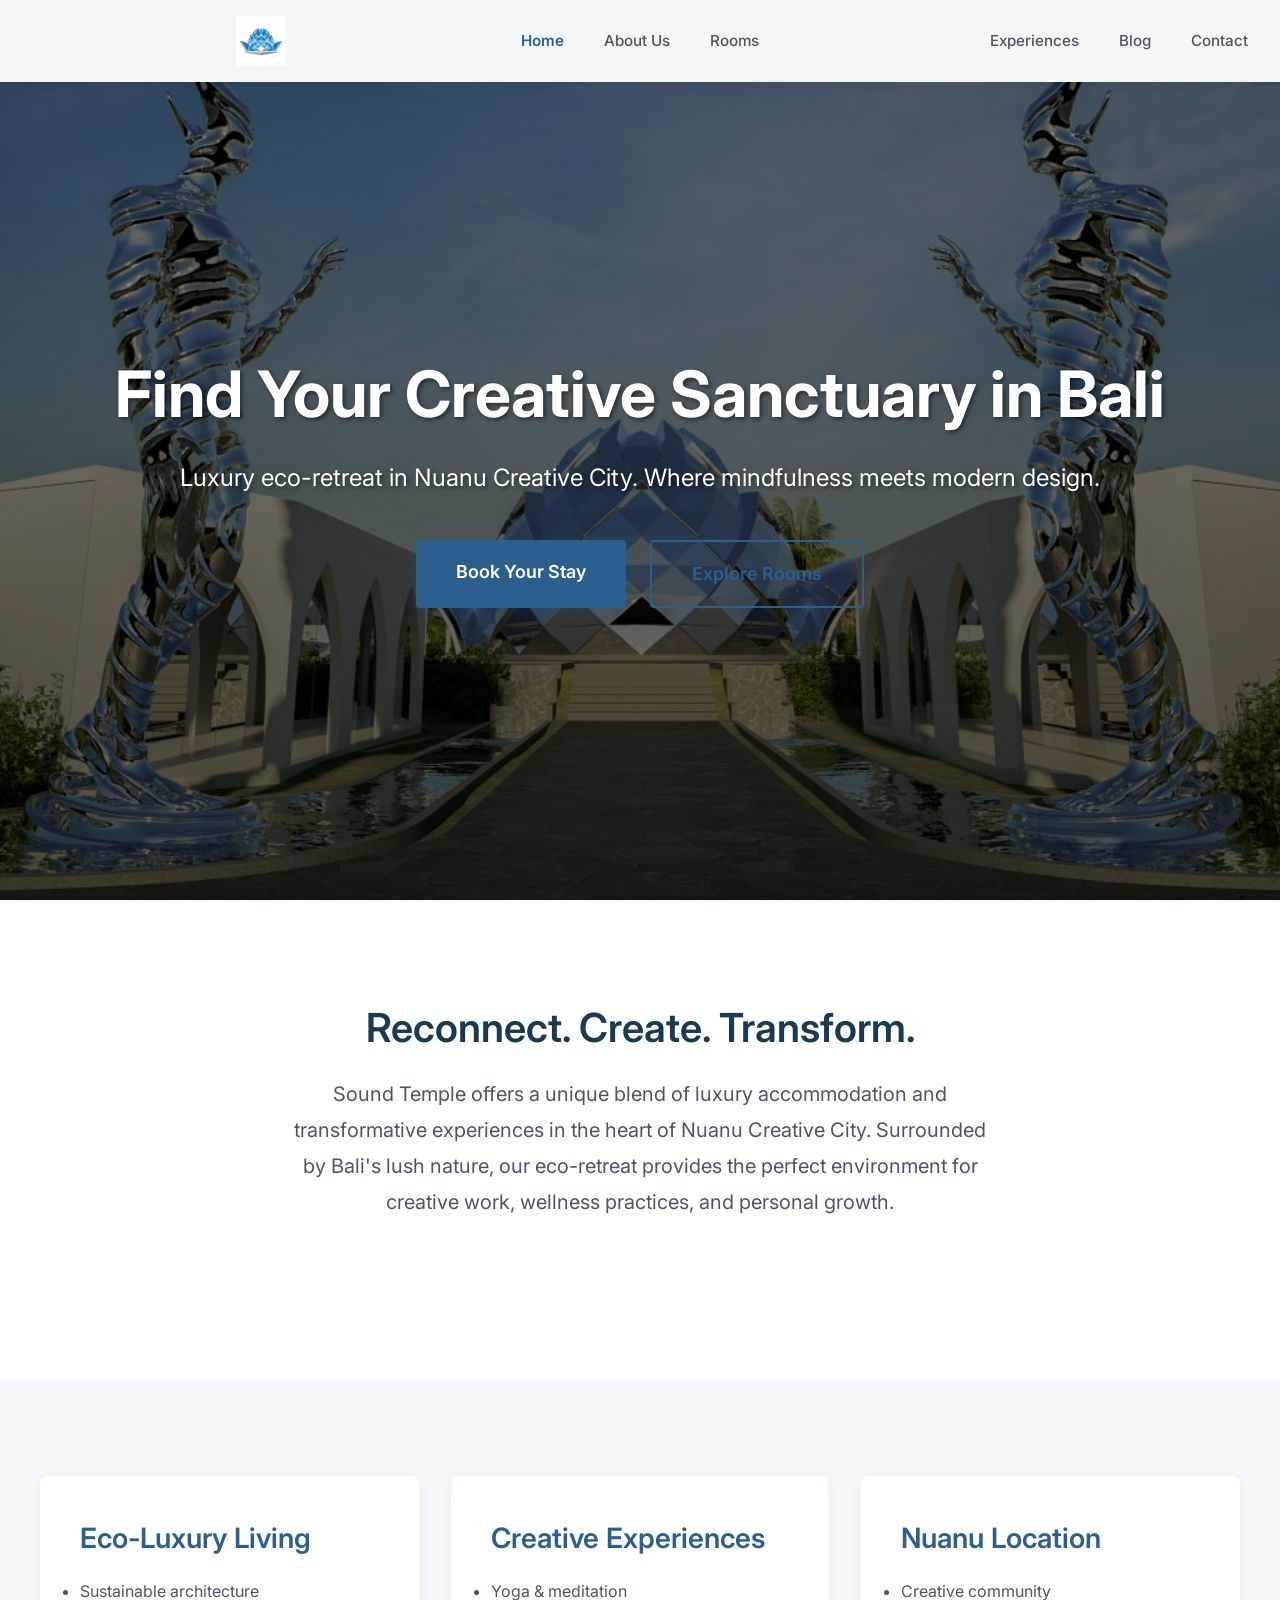
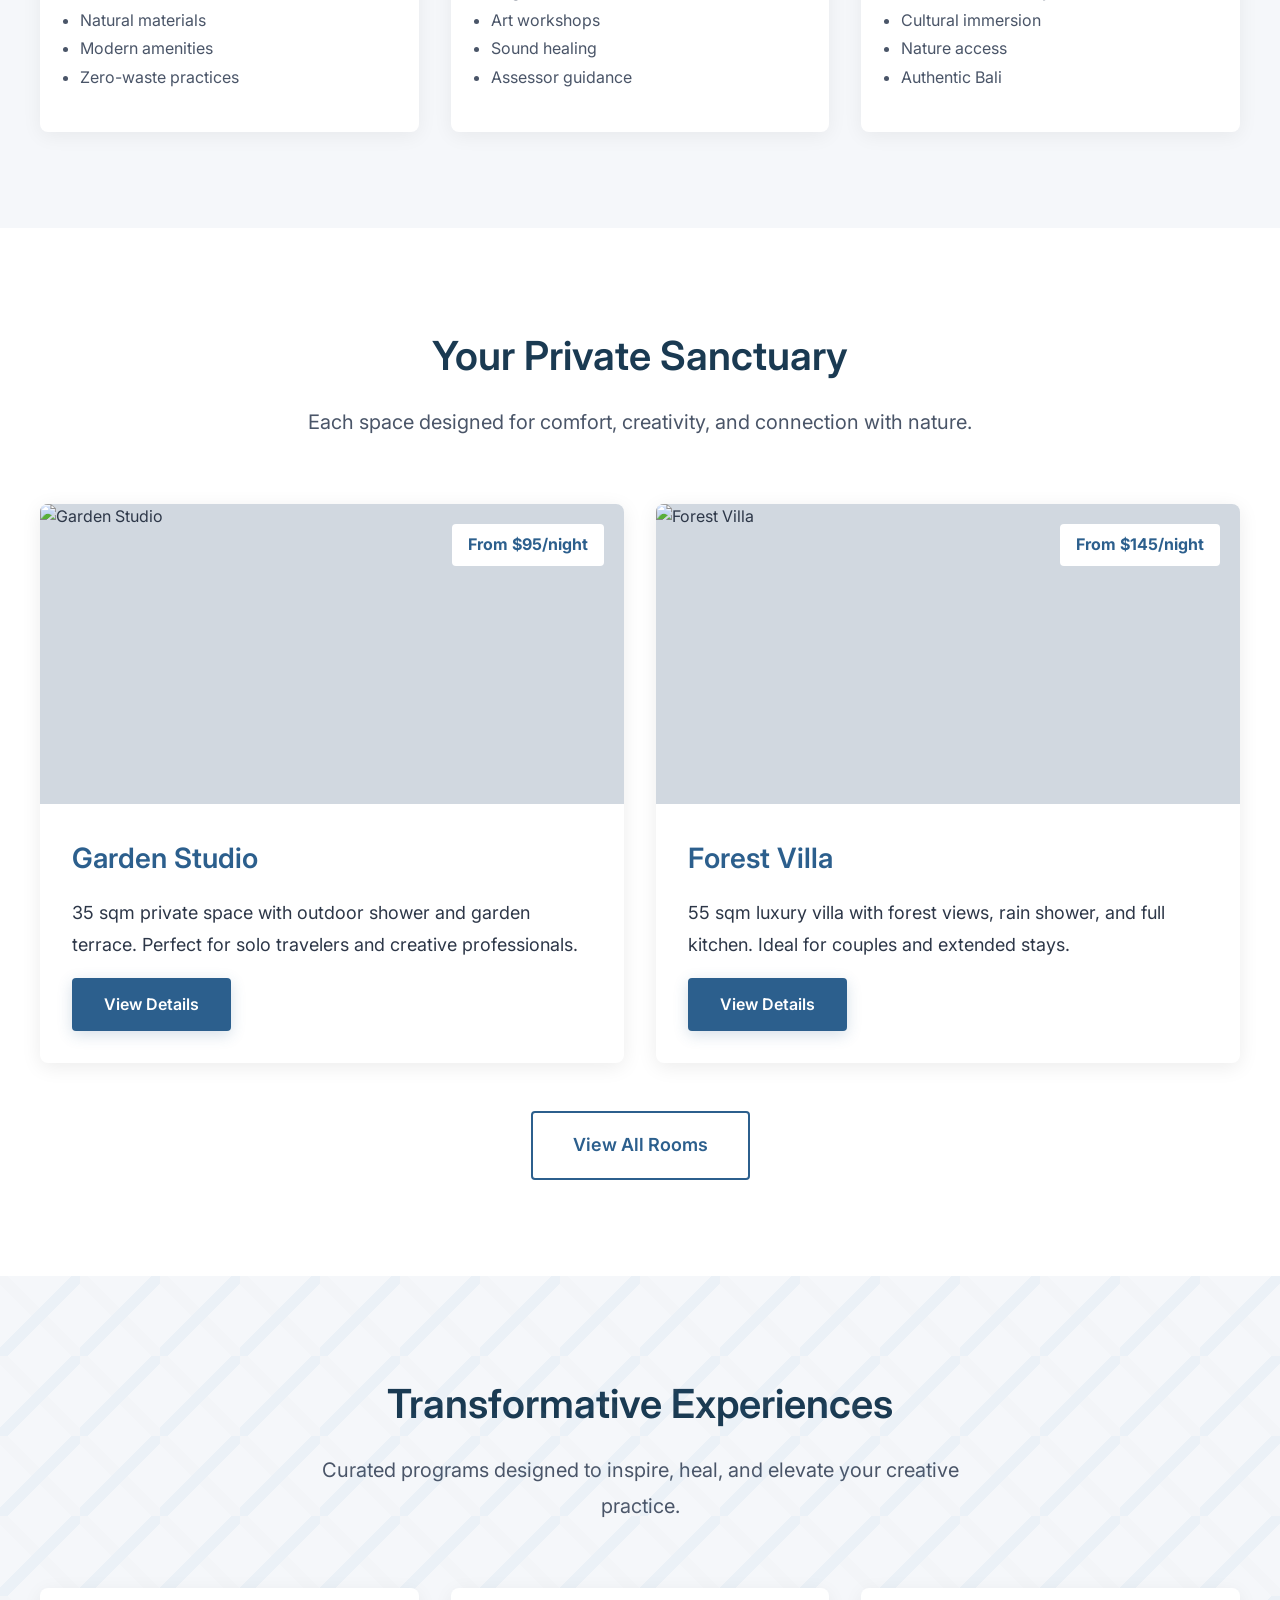
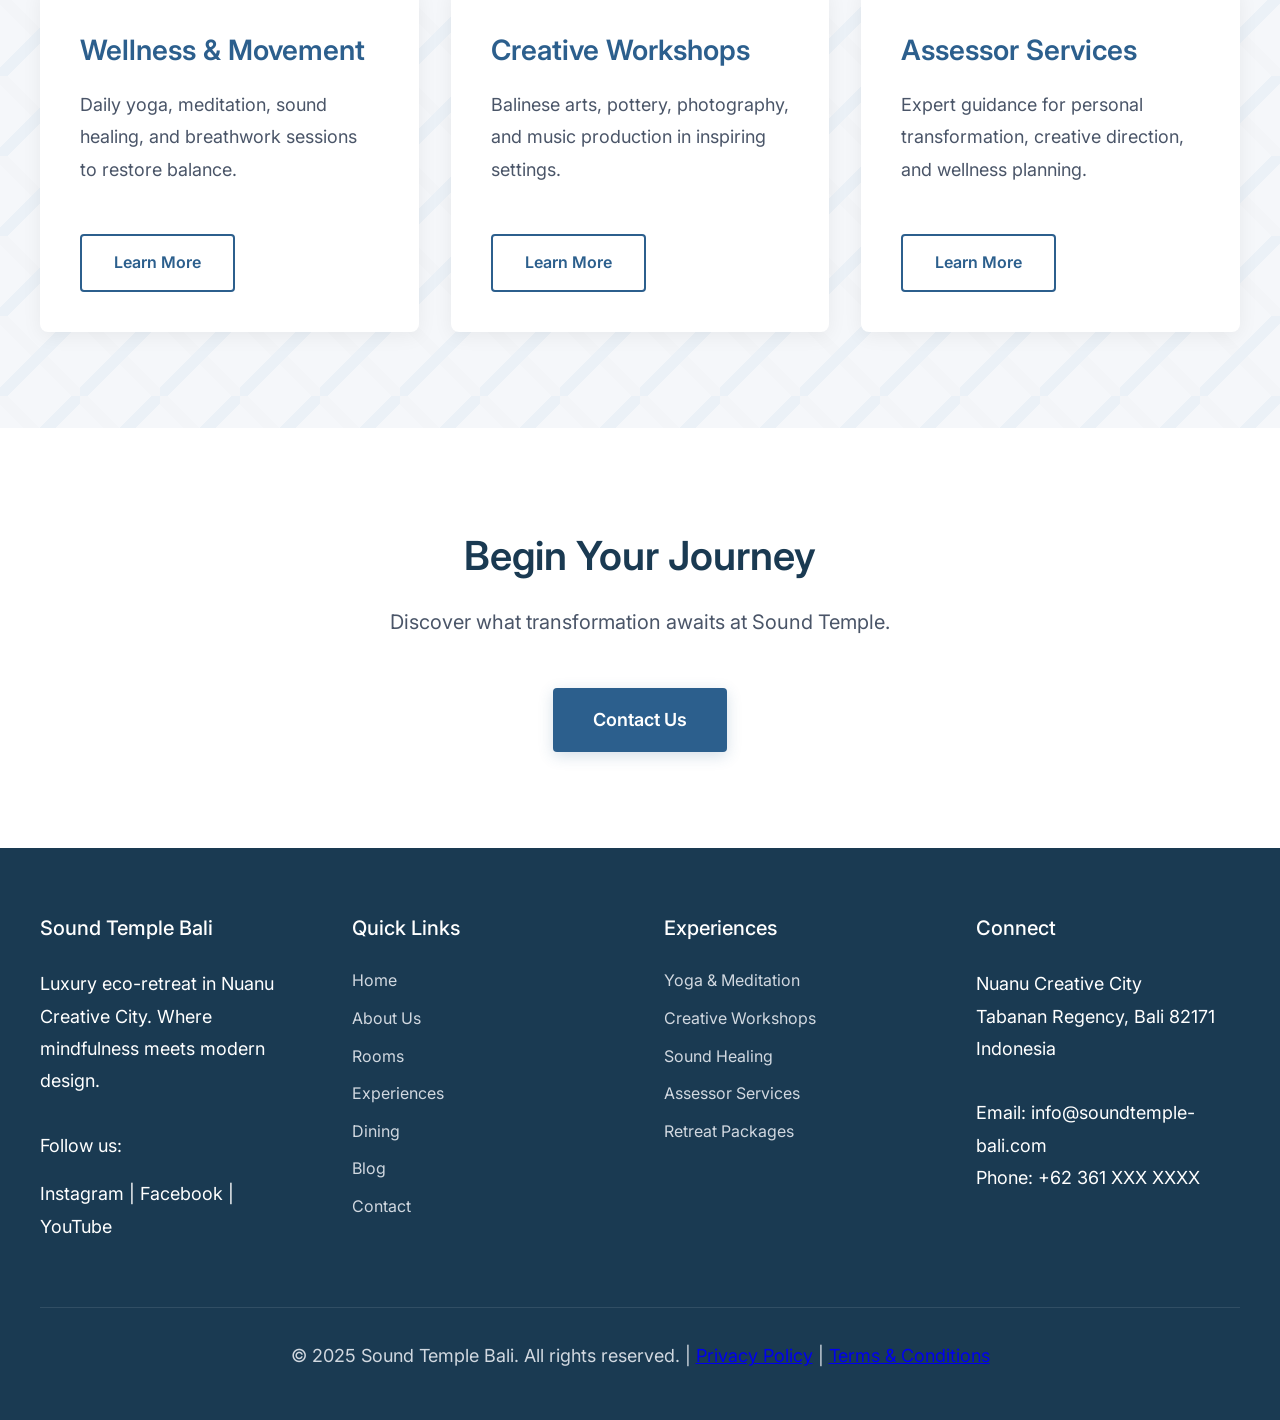
==== commit 243a3dfb: "Add mobile hamburger menu with slide-out navigation" ====
--- a/index.html
+++ b/index.html
@@ -18,15 +18,23 @@
     <!-- Navigation -->
     <nav class="navbar">
         <div class="nav-container">
+            <button class="mobile-menu-toggle" aria-label="Toggle mobile menu">
+                <div class="hamburger">
+                    <span></span>
+                    <span></span>
+                    <span></span>
+                </div>
+            </button>
+
+            <a href="index.html" class="logo">
+                <img src="images/logo.png" alt="Sound Temple Bali">
+            </a>
+
             <ul class="nav-menu nav-left">
                 <li><a href="index.html" class="nav-link">Home</a></li>
                 <li><a href="about.html" class="nav-link">About Us</a></li>
                 <li><a href="rooms.html" class="nav-link">Rooms</a></li>
             </ul>
-
-            <a href="index.html" class="logo">
-                <img src="images/logo.png" alt="Sound Temple Bali">
-            </a>
 
             <ul class="nav-menu nav-right">
                 <li><a href="experiences.html" class="nav-link">Experiences</a></li>
--- a/css/style.css
+++ b/css/style.css
@@ -194,6 +194,46 @@
 
 .nav-link:hover::after {
   width: 100%;
+}
+
+/* Mobile Menu Button */
+.mobile-menu-toggle {
+  display: none;
+  background: none;
+  border: none;
+  cursor: pointer;
+  padding: 0.5rem;
+  z-index: 1001;
+}
+
+.hamburger {
+  width: 28px;
+  height: 20px;
+  position: relative;
+  display: flex;
+  flex-direction: column;
+  justify-content: space-between;
+}
+
+.hamburger span {
+  display: block;
+  width: 100%;
+  height: 3px;
+  background: var(--dark-blue);
+  border-radius: 2px;
+  transition: all 0.3s ease;
+}
+
+.mobile-menu-toggle.active .hamburger span:nth-child(1) {
+  transform: rotate(45deg) translate(7px, 7px);
+}
+
+.mobile-menu-toggle.active .hamburger span:nth-child(2) {
+  opacity: 0;
+}
+
+.mobile-menu-toggle.active .hamburger span:nth-child(3) {
+  transform: rotate(-45deg) translate(7px, -7px);
 }
 
 /* ===== BUTTONS ===== */
@@ -249,6 +289,19 @@
   padding: 8rem 2rem 4rem;
 }
 
+.hero.hero-with-image {
+  background-image: linear-gradient(rgba(0, 0, 0, 0.4), rgba(0, 0, 0, 0.6)), url('../images/services/sound-temple-detail.jpg');
+  background-size: cover;
+  background-position: center;
+  background-attachment: fixed;
+}
+
+.hero.hero-with-image h1,
+.hero.hero-with-image .subheadline {
+  color: var(--white);
+  text-shadow: 2px 2px 4px rgba(0, 0, 0, 0.5);
+}
+
 .hero-content {
   max-width: 1200px;
   text-align: center;
@@ -537,9 +590,105 @@
     align-items: center;
   }
 
+  /* Mobile Navigation */
+  .navbar {
+    padding: 1rem 0;
+  }
+
+  .nav-container {
+    grid-template-columns: auto 1fr auto;
+    gap: 1rem;
+    padding: 0 1.5rem;
+  }
+
+  .logo {
+    grid-column: 2;
+    justify-self: center;
+  }
+
+  .logo img {
+    max-height: 40px;
+  }
+
+  .mobile-menu-toggle {
+    display: block;
+    grid-column: 3;
+    justify-self: end;
+  }
+
+  .nav-left,
+  .nav-right {
+    position: fixed;
+    top: 0;
+    left: 0;
+    width: 100%;
+    height: 100vh;
+    background: rgba(255, 255, 255, 0.98);
+    backdrop-filter: blur(20px);
+    flex-direction: column;
+    justify-content: center;
+    align-items: center;
+    gap: 0;
+    transform: translateX(-100%);
+    transition: transform 0.4s cubic-bezier(0.4, 0, 0.2, 1);
+    padding: 2rem;
+    z-index: 999;
+  }
+
+  .nav-right {
+    transform: translateX(-100%);
+  }
+
+  .nav-left.active {
+    transform: translateX(0);
+  }
+
+  .nav-right.active {
+    transform: translateX(0);
+  }
+
   .nav-menu {
     flex-direction: column;
-    gap: 1rem;
+    gap: 2.5rem;
+    align-items: center;
+  }
+
+  .nav-menu li {
+    opacity: 0;
+    transform: translateY(20px);
+    animation: none;
+  }
+
+  .nav-left.active .nav-menu li,
+  .nav-right.active .nav-menu li {
+    opacity: 1;
+    transform: translateY(0);
+    animation: slideInMenu 0.5s ease forwards;
+  }
+
+  .nav-menu li:nth-child(1) { animation-delay: 0.1s; }
+  .nav-menu li:nth-child(2) { animation-delay: 0.15s; }
+  .nav-menu li:nth-child(3) { animation-delay: 0.2s; }
+
+  .nav-menu li a {
+    font-size: 1.75rem;
+    font-weight: 600;
+    color: var(--dark-blue);
+  }
+
+  .nav-link::after {
+    display: none;
+  }
+
+  @keyframes slideInMenu {
+    from {
+      opacity: 0;
+      transform: translateY(20px);
+    }
+    to {
+      opacity: 1;
+      transform: translateY(0);
+    }
   }
 
   .grid-3,
@@ -549,6 +698,14 @@
 
   .section {
     padding: 4rem 1.5rem;
+  }
+
+  .detail-grid {
+    grid-template-columns: 1fr;
+  }
+
+  .detail-sidebar {
+    position: static;
   }
 }
 
